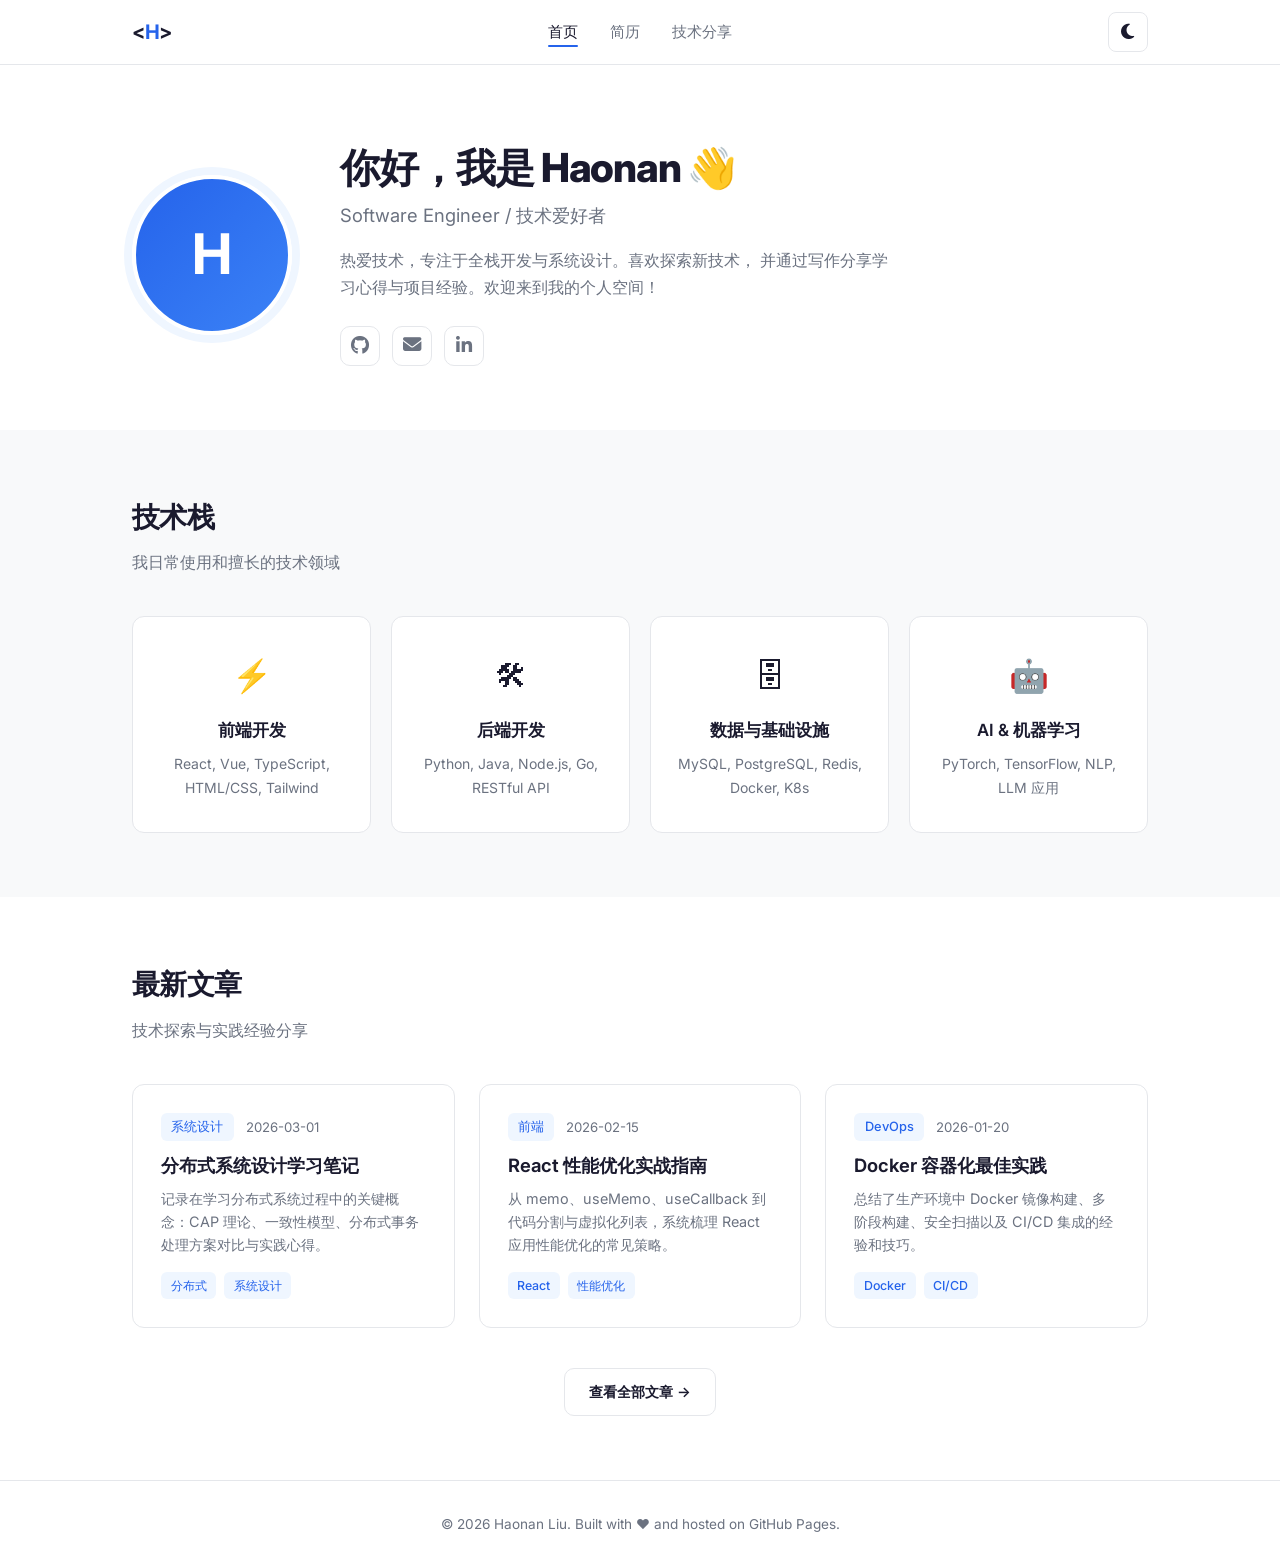
==== index.html @ e7a15863 "Github page init commit" ====
<!DOCTYPE html>
<html lang="zh-CN" data-theme="light">
<head>
  <meta charset="UTF-8">
  <meta name="viewport" content="width=device-width, initial-scale=1.0">
  <title>Haonan Liu | 个人主页</title>
  <meta name="description" content="Haonan Liu 的个人博客 - 技术分享、项目经历与个人成长">
  <link rel="preconnect" href="https://fonts.googleapis.com">
  <link rel="preconnect" href="https://fonts.gstatic.com" crossorigin>
  <link href="https://fonts.googleapis.com/css2?family=Inter:wght@400;500;600;700;800&display=swap" rel="stylesheet">
  <link rel="stylesheet" href="https://cdnjs.cloudflare.com/ajax/libs/font-awesome/6.5.1/css/all.min.css">
  <link rel="stylesheet" href="assets/css/style.css">
</head>
<body>

  <!-- Navigation -->
  <nav class="navbar">
    <div class="container">
      <a href="index.html" class="logo">&lt;<span>H</span>&gt;</a>
      <ul class="nav-links" id="navLinks">
        <li><a href="index.html" class="active">首页</a></li>
        <li><a href="cv.html">简历</a></li>
        <li><a href="blog/">技术分享</a></li>
      </ul>
      <div style="display:flex;align-items:center;gap:0.5rem;">
        <button class="theme-toggle" id="themeToggle" aria-label="切换主题">
          <i class="fas fa-moon"></i>
        </button>
        <button class="mobile-menu-btn" id="mobileMenuBtn" aria-label="菜单">
          <i class="fas fa-bars"></i>
        </button>
      </div>
    </div>
  </nav>

  <main>
    <!-- Hero / About -->
    <section class="hero">
      <div class="container">
        <div class="hero-content fade-in">
          <div class="hero-avatar">
            <div class="avatar-placeholder">H</div>
          </div>
          <div class="hero-info">
            <h1>你好，我是 Haonan 👋</h1>
            <p class="subtitle">Software Engineer / 技术爱好者</p>
            <p class="bio">
              热爱技术，专注于全栈开发与系统设计。喜欢探索新技术，
              并通过写作分享学习心得与项目经验。欢迎来到我的个人空间！
            </p>
            <div class="social-links">
              <a href="https://github.com/liuhaonan00" target="_blank" aria-label="GitHub">
                <i class="fab fa-github"></i>
              </a>
              <a href="mailto:haonan_liu@foxmail.com" aria-label="Email">
                <i class="fas fa-envelope"></i>
              </a>
              <a href="https://www.linkedin.com/in/haonan-liu-786087b4/" target="_blank" aria-label="LinkedIn">
                <i class="fab fa-linkedin-in"></i>
              </a>
            </div>
          </div>
        </div>
      </div>
    </section>

    <!-- Skills -->
    <section class="section" style="background: var(--color-bg-alt);">
      <div class="container">
        <h2 class="section-title fade-in">技术栈</h2>
        <p class="section-desc fade-in">我日常使用和擅长的技术领域</p>
        <div class="skills-grid">
          <div class="card skill-card fade-in">
            <div class="skill-icon">⚡</div>
            <h3>前端开发</h3>
            <p>React, Vue, TypeScript, HTML/CSS, Tailwind</p>
          </div>
          <div class="card skill-card fade-in">
            <div class="skill-icon">🛠</div>
            <h3>后端开发</h3>
            <p>Python, Java, Node.js, Go, RESTful API</p>
          </div>
          <div class="card skill-card fade-in">
            <div class="skill-icon">🗄</div>
            <h3>数据与基础设施</h3>
            <p>MySQL, PostgreSQL, Redis, Docker, K8s</p>
          </div>
          <div class="card skill-card fade-in">
            <div class="skill-icon">🤖</div>
            <h3>AI & 机器学习</h3>
            <p>PyTorch, TensorFlow, NLP, LLM 应用</p>
          </div>
        </div>
      </div>
    </section>

    <!-- Recent Posts -->
    <section class="section">
      <div class="container">
        <h2 class="section-title fade-in">最新文章</h2>
        <p class="section-desc fade-in">技术探索与实践经验分享</p>
        <div class="posts-grid">
          <div class="card post-card fade-in">
            <div class="post-meta">
              <span class="category">系统设计</span>
              <span>2026-03-01</span>
            </div>
            <h3><a href="blog/posts/system-design-notes.html">分布式系统设计学习笔记</a></h3>
            <p class="post-excerpt">记录在学习分布式系统过程中的关键概念：CAP 理论、一致性模型、分布式事务处理方案对比与实践心得。</p>
            <div class="post-tags">
              <span class="tag">分布式</span>
              <span class="tag">系统设计</span>
            </div>
          </div>
          <div class="card post-card fade-in">
            <div class="post-meta">
              <span class="category">前端</span>
              <span>2026-02-15</span>
            </div>
            <h3><a href="blog/posts/react-performance.html">React 性能优化实战指南</a></h3>
            <p class="post-excerpt">从 memo、useMemo、useCallback 到代码分割与虚拟化列表，系统梳理 React 应用性能优化的常见策略。</p>
            <div class="post-tags">
              <span class="tag">React</span>
              <span class="tag">性能优化</span>
            </div>
          </div>
          <div class="card post-card fade-in">
            <div class="post-meta">
              <span class="category">DevOps</span>
              <span>2026-01-20</span>
            </div>
            <h3><a href="blog/posts/docker-best-practices.html">Docker 容器化最佳实践</a></h3>
            <p class="post-excerpt">总结了生产环境中 Docker 镜像构建、多阶段构建、安全扫描以及 CI/CD 集成的经验和技巧。</p>
            <div class="post-tags">
              <span class="tag">Docker</span>
              <span class="tag">CI/CD</span>
            </div>
          </div>
        </div>
        <div style="text-align:center;margin-top:2.5rem;" class="fade-in">
          <a href="blog/" class="btn btn-outline">查看全部文章 →</a>
        </div>
      </div>
    </section>
  </main>

  <!-- Footer -->
  <footer class="site-footer">
    <div class="container">
      <p>&copy; 2026 Haonan Liu. Built with ❤️ and hosted on <a href="https://pages.github.com" target="_blank">GitHub Pages</a>.</p>
    </div>
  </footer>

  <script src="assets/js/main.js"></script>
</body>
</html>
---- assets/css/style.css ----
/* ========== CSS Variables & Reset ========== */
:root {
  --color-bg: #ffffff;
  --color-bg-alt: #f8f9fa;
  --color-bg-card: #ffffff;
  --color-text: #1a1a2e;
  --color-text-secondary: #6b7280;
  --color-accent: #2563eb;
  --color-accent-light: #3b82f6;
  --color-border: #e5e7eb;
  --color-shadow: rgba(0, 0, 0, 0.06);
  --color-tag-bg: #eff6ff;
  --color-tag-text: #2563eb;
  --font-sans: 'Inter', -apple-system, BlinkMacSystemFont, 'Segoe UI', sans-serif;
  --font-mono: 'JetBrains Mono', 'Fira Code', monospace;
  --max-width: 1080px;
  --radius: 12px;
  --transition: 0.3s cubic-bezier(0.4, 0, 0.2, 1);
}

[data-theme="dark"] {
  --color-bg: #0f172a;
  --color-bg-alt: #1e293b;
  --color-bg-card: #1e293b;
  --color-text: #e2e8f0;
  --color-text-secondary: #94a3b8;
  --color-accent: #60a5fa;
  --color-accent-light: #93c5fd;
  --color-border: #334155;
  --color-shadow: rgba(0, 0, 0, 0.3);
  --color-tag-bg: #1e3a5f;
  --color-tag-text: #93c5fd;
}

*, *::before, *::after {
  margin: 0;
  padding: 0;
  box-sizing: border-box;
}

html {
  scroll-behavior: smooth;
  font-size: 16px;
}

body {
  font-family: var(--font-sans);
  background: var(--color-bg);
  color: var(--color-text);
  line-height: 1.7;
  transition: background var(--transition), color var(--transition);
  min-height: 100vh;
}

a {
  color: var(--color-accent);
  text-decoration: none;
  transition: color var(--transition);
}

a:hover {
  color: var(--color-accent-light);
}

img {
  max-width: 100%;
  display: block;
}

/* ========== Navigation ========== */
.navbar {
  position: fixed;
  top: 0;
  left: 0;
  right: 0;
  z-index: 1000;
  background: var(--color-bg);
  border-bottom: 1px solid var(--color-border);
  backdrop-filter: blur(12px);
  background: rgba(255, 255, 255, 0.85);
  transition: background var(--transition), border var(--transition);
}

[data-theme="dark"] .navbar {
  background: rgba(15, 23, 42, 0.85);
}

.navbar .container {
  max-width: var(--max-width);
  margin: 0 auto;
  padding: 0 2rem;
  display: flex;
  align-items: center;
  justify-content: space-between;
  height: 64px;
}

.navbar .logo {
  font-size: 1.25rem;
  font-weight: 700;
  color: var(--color-text);
  letter-spacing: -0.02em;
}

.navbar .logo span {
  color: var(--color-accent);
}

.nav-links {
  display: flex;
  align-items: center;
  gap: 2rem;
  list-style: none;
}

.nav-links a {
  color: var(--color-text-secondary);
  font-size: 0.925rem;
  font-weight: 500;
  position: relative;
  padding: 0.25rem 0;
}

.nav-links a::after {
  content: '';
  position: absolute;
  bottom: -2px;
  left: 0;
  width: 0;
  height: 2px;
  background: var(--color-accent);
  transition: width var(--transition);
  border-radius: 1px;
}

.nav-links a:hover,
.nav-links a.active {
  color: var(--color-text);
}

.nav-links a:hover::after,
.nav-links a.active::after {
  width: 100%;
}

.theme-toggle {
  background: none;
  border: 1px solid var(--color-border);
  border-radius: 8px;
  width: 40px;
  height: 40px;
  display: flex;
  align-items: center;
  justify-content: center;
  cursor: pointer;
  color: var(--color-text);
  font-size: 1.1rem;
  transition: all var(--transition);
}

.theme-toggle:hover {
  border-color: var(--color-accent);
  color: var(--color-accent);
}

.mobile-menu-btn {
  display: none;
  background: none;
  border: none;
  color: var(--color-text);
  font-size: 1.5rem;
  cursor: pointer;
  padding: 0.25rem;
}

/* ========== Main Content ========== */
main {
  padding-top: 64px;
}

.container {
  max-width: var(--max-width);
  margin: 0 auto;
  padding: 0 2rem;
}

/* ========== Hero / About Section ========== */
.hero {
  padding: 5rem 0 4rem;
}

.hero-content {
  display: flex;
  align-items: center;
  gap: 3rem;
}

.hero-avatar {
  flex-shrink: 0;
}

.hero-avatar .avatar {
  width: 160px;
  height: 160px;
  border-radius: 50%;
  object-fit: cover;
  border: 4px solid var(--color-accent);
  box-shadow: 0 0 0 8px var(--color-tag-bg);
}

.avatar-placeholder {
  width: 160px;
  height: 160px;
  border-radius: 50%;
  background: linear-gradient(135deg, var(--color-accent), var(--color-accent-light));
  display: flex;
  align-items: center;
  justify-content: center;
  font-size: 3.5rem;
  color: #fff;
  font-weight: 700;
  border: 4px solid var(--color-bg);
  box-shadow: 0 0 0 8px var(--color-tag-bg);
}

.hero-info h1 {
  font-size: 2.5rem;
  font-weight: 800;
  letter-spacing: -0.03em;
  line-height: 1.2;
  margin-bottom: 0.5rem;
}

.hero-info .subtitle {
  font-size: 1.15rem;
  color: var(--color-text-secondary);
  margin-bottom: 1rem;
}

.hero-info .bio {
  font-size: 1rem;
  color: var(--color-text-secondary);
  max-width: 560px;
  margin-bottom: 1.5rem;
}

.social-links {
  display: flex;
  gap: 0.75rem;
}

.social-links a {
  display: flex;
  align-items: center;
  justify-content: center;
  width: 40px;
  height: 40px;
  border-radius: 10px;
  border: 1px solid var(--color-border);
  color: var(--color-text-secondary);
  font-size: 1.15rem;
  transition: all var(--transition);
}

.social-links a:hover {
  border-color: var(--color-accent);
  color: var(--color-accent);
  transform: translateY(-2px);
  box-shadow: 0 4px 12px var(--color-shadow);
}

/* ========== Section Shared ========== */
.section {
  padding: 4rem 0;
}

.section-title {
  font-size: 1.75rem;
  font-weight: 700;
  margin-bottom: 0.5rem;
  letter-spacing: -0.02em;
}

.section-desc {
  color: var(--color-text-secondary);
  margin-bottom: 2.5rem;
  font-size: 1rem;
}

/* ========== Cards ========== */
.card {
  background: var(--color-bg-card);
  border: 1px solid var(--color-border);
  border-radius: var(--radius);
  padding: 1.75rem;
  transition: all var(--transition);
}

.card:hover {
  border-color: var(--color-accent);
  box-shadow: 0 8px 30px var(--color-shadow);
  transform: translateY(-3px);
}

/* ========== Skills Section ========== */
.skills-grid {
  display: grid;
  grid-template-columns: repeat(auto-fit, minmax(220px, 1fr));
  gap: 1.25rem;
}

.skill-card {
  text-align: center;
  padding: 2rem 1.5rem;
}

.skill-card .skill-icon {
  font-size: 2rem;
  margin-bottom: 0.75rem;
}

.skill-card h3 {
  font-size: 1.05rem;
  font-weight: 600;
  margin-bottom: 0.5rem;
}

.skill-card p {
  font-size: 0.875rem;
  color: var(--color-text-secondary);
}

/* ========== Blog Cards ========== */
.posts-grid {
  display: grid;
  grid-template-columns: repeat(auto-fill, minmax(320px, 1fr));
  gap: 1.5rem;
}

.post-card {
  display: flex;
  flex-direction: column;
}

.post-card .post-meta {
  display: flex;
  align-items: center;
  gap: 0.75rem;
  margin-bottom: 0.75rem;
  font-size: 0.825rem;
  color: var(--color-text-secondary);
}

.post-card .post-meta .category {
  background: var(--color-tag-bg);
  color: var(--color-tag-text);
  padding: 0.2rem 0.65rem;
  border-radius: 6px;
  font-weight: 500;
  font-size: 0.8rem;
}

.post-card h3 {
  font-size: 1.15rem;
  font-weight: 650;
  margin-bottom: 0.5rem;
  line-height: 1.4;
}

.post-card h3 a {
  color: var(--color-text);
}

.post-card h3 a:hover {
  color: var(--color-accent);
}

.post-card .post-excerpt {
  color: var(--color-text-secondary);
  font-size: 0.9rem;
  line-height: 1.6;
  flex: 1;
}

.post-card .post-tags {
  display: flex;
  gap: 0.5rem;
  margin-top: 1rem;
  flex-wrap: wrap;
}

.tag {
  background: var(--color-tag-bg);
  color: var(--color-tag-text);
  padding: 0.2rem 0.6rem;
  border-radius: 6px;
  font-size: 0.775rem;
  font-weight: 500;
}

/* Filter Tags (Blog page) */
.filter-tag {
  cursor: pointer;
  border: 1px solid var(--color-border);
  font-family: var(--font-sans);
  font-size: 0.85rem;
  padding: 0.35rem 0.85rem;
  border-radius: 8px;
  transition: all var(--transition);
}

.filter-tag:hover {
  border-color: var(--color-accent);
  color: var(--color-accent);
}

.filter-tag.active {
  background: var(--color-accent);
  color: #fff;
  border-color: var(--color-accent);
}

/* ========== CV Page ========== */
.cv-header {
  padding: 4rem 0 2rem;
  text-align: center;
}

.cv-header h1 {
  font-size: 2.25rem;
  font-weight: 800;
  letter-spacing: -0.03em;
  margin-bottom: 0.5rem;
}

.cv-header p {
  color: var(--color-text-secondary);
  font-size: 1.05rem;
}

.cv-actions {
  display: flex;
  justify-content: center;
  gap: 1rem;
  margin-top: 1.5rem;
}

.btn {
  display: inline-flex;
  align-items: center;
  gap: 0.5rem;
  padding: 0.65rem 1.5rem;
  border-radius: 10px;
  font-weight: 600;
  font-size: 0.9rem;
  transition: all var(--transition);
  cursor: pointer;
  border: none;
  font-family: var(--font-sans);
}

.btn-primary {
  background: var(--color-accent);
  color: #fff;
}

.btn-primary:hover {
  background: var(--color-accent-light);
  color: #fff;
  transform: translateY(-2px);
  box-shadow: 0 4px 14px rgba(37, 99, 235, 0.35);
}

.btn-outline {
  background: transparent;
  color: var(--color-text);
  border: 1px solid var(--color-border);
}

.btn-outline:hover {
  border-color: var(--color-accent);
  color: var(--color-accent);
  transform: translateY(-2px);
}

/* CV Timeline */
.cv-section {
  padding: 2rem 0;
}

.cv-section-title {
  font-size: 1.35rem;
  font-weight: 700;
  margin-bottom: 1.5rem;
  padding-bottom: 0.75rem;
  border-bottom: 2px solid var(--color-border);
  display: flex;
  align-items: center;
  gap: 0.5rem;
}

.timeline {
  position: relative;
  padding-left: 2rem;
}

.timeline::before {
  content: '';
  position: absolute;
  left: 0;
  top: 8px;
  bottom: 8px;
  width: 2px;
  background: var(--color-border);
  border-radius: 1px;
}

.timeline-item {
  position: relative;
  padding-bottom: 2rem;
}

.timeline-item:last-child {
  padding-bottom: 0;
}

.timeline-item::before {
  content: '';
  position: absolute;
  left: -2rem;
  top: 8px;
  width: 12px;
  height: 12px;
  border-radius: 50%;
  background: var(--color-accent);
  border: 3px solid var(--color-bg);
  box-shadow: 0 0 0 2px var(--color-accent);
  transform: translateX(-5px);
}

.timeline-item .time-range {
  font-size: 0.825rem;
  color: var(--color-accent);
  font-weight: 600;
  margin-bottom: 0.25rem;
}

.timeline-item h3 {
  font-size: 1.1rem;
  font-weight: 650;
  margin-bottom: 0.15rem;
}

.timeline-item .org {
  color: var(--color-text-secondary);
  font-size: 0.925rem;
  margin-bottom: 0.5rem;
}

.timeline-item .desc {
  color: var(--color-text-secondary);
  font-size: 0.9rem;
  line-height: 1.6;
}

.timeline-item .desc ul {
  padding-left: 1.25rem;
  margin-top: 0.5rem;
}

.timeline-item .desc li {
  margin-bottom: 0.35rem;
}

/* CV Skills */
.cv-skills-grid {
  display: flex;
  flex-wrap: wrap;
  gap: 0.5rem;
}

.cv-skill-tag {
  background: var(--color-tag-bg);
  color: var(--color-tag-text);
  padding: 0.4rem 1rem;
  border-radius: 8px;
  font-size: 0.875rem;
  font-weight: 500;
}

/* ========== Blog Post Page ========== */
.post-header {
  padding: 4rem 0 2rem;
  max-width: 720px;
  margin: 0 auto;
}

.post-header h1 {
  font-size: 2rem;
  font-weight: 800;
  letter-spacing: -0.02em;
  line-height: 1.3;
  margin-bottom: 1rem;
}

.post-header .post-meta {
  display: flex;
  align-items: center;
  gap: 1rem;
  color: var(--color-text-secondary);
  font-size: 0.9rem;
}

.post-content {
  max-width: 720px;
  margin: 0 auto;
  padding-bottom: 4rem;
}

.post-content h2 {
  font-size: 1.5rem;
  font-weight: 700;
  margin: 2.5rem 0 1rem;
  letter-spacing: -0.01em;
}

.post-content h3 {
  font-size: 1.2rem;
  font-weight: 650;
  margin: 2rem 0 0.75rem;
}

.post-content p {
  margin-bottom: 1.25rem;
  line-height: 1.8;
}

.post-content code {
  font-family: var(--font-mono);
  background: var(--color-bg-alt);
  padding: 0.15rem 0.45rem;
  border-radius: 5px;
  font-size: 0.875em;
}

.post-content pre {
  background: var(--color-bg-alt);
  border: 1px solid var(--color-border);
  border-radius: var(--radius);
  padding: 1.25rem 1.5rem;
  overflow-x: auto;
  margin-bottom: 1.5rem;
}

.post-content pre code {
  background: none;
  padding: 0;
  font-size: 0.875rem;
  line-height: 1.7;
}

.post-content ul, .post-content ol {
  padding-left: 1.5rem;
  margin-bottom: 1.25rem;
}

.post-content li {
  margin-bottom: 0.5rem;
  line-height: 1.7;
}

.post-content blockquote {
  border-left: 3px solid var(--color-accent);
  padding: 1rem 1.25rem;
  margin: 1.5rem 0;
  background: var(--color-bg-alt);
  border-radius: 0 var(--radius) var(--radius) 0;
  color: var(--color-text-secondary);
}

/* ========== Footer ========== */
.site-footer {
  border-top: 1px solid var(--color-border);
  padding: 2rem 0;
  text-align: center;
  color: var(--color-text-secondary);
  font-size: 0.85rem;
}

.site-footer a {
  color: var(--color-text-secondary);
}

.site-footer a:hover {
  color: var(--color-accent);
}

/* ========== Animations ========== */
.fade-in {
  opacity: 0;
  transform: translateY(20px);
  transition: opacity 0.6s ease, transform 0.6s ease;
}

.fade-in.visible {
  opacity: 1;
  transform: translateY(0);
}

/* ========== Responsive ========== */
@media (max-width: 768px) {
  .hero-content {
    flex-direction: column;
    text-align: center;
  }

  .hero-info h1 {
    font-size: 2rem;
  }

  .hero-info .bio {
    margin-left: auto;
    margin-right: auto;
  }

  .social-links {
    justify-content: center;
  }

  .nav-links {
    display: none;
    position: absolute;
    top: 64px;
    left: 0;
    right: 0;
    background: var(--color-bg);
    border-bottom: 1px solid var(--color-border);
    flex-direction: column;
    padding: 1rem 2rem;
    gap: 1rem;
  }

  .nav-links.open {
    display: flex;
  }

  .mobile-menu-btn {
    display: block;
  }

  .posts-grid {
    grid-template-columns: 1fr;
  }

  .skills-grid {
    grid-template-columns: repeat(2, 1fr);
  }

  .cv-actions {
    flex-direction: column;
    align-items: center;
  }
}

@media (max-width: 480px) {
  .container {
    padding: 0 1.25rem;
  }

  .hero-info h1 {
    font-size: 1.65rem;
  }

  .skills-grid {
    grid-template-columns: 1fr;
  }

  .section-title {
    font-size: 1.4rem;
  }
}
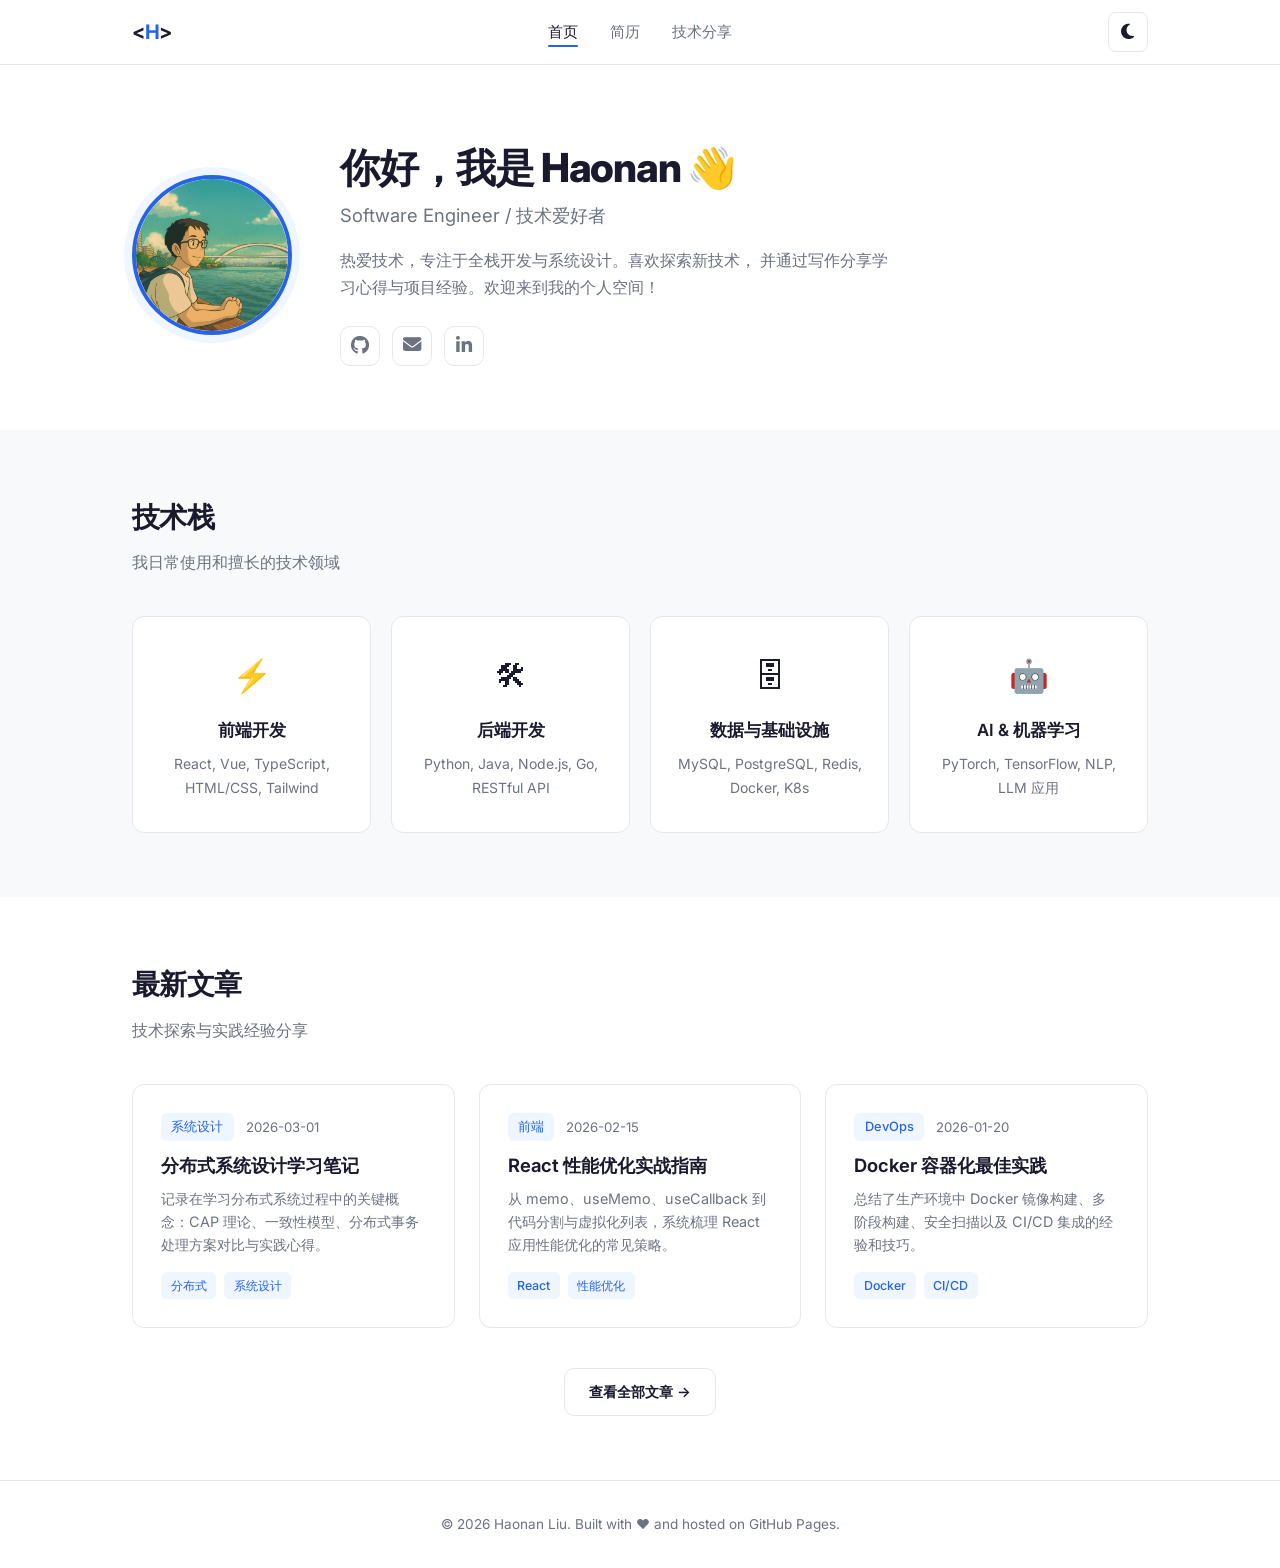
==== commit dcf5faf8: "Add profile" ====
--- a/index.html
+++ b/index.html
@@ -39,7 +39,7 @@
       <div class="container">
         <div class="hero-content fade-in">
           <div class="hero-avatar">
-            <div class="avatar-placeholder">H</div>
+            <img class="avatar" src="assets/img/avatar.jpg" alt="Haonan Liu">
           </div>
           <div class="hero-info">
             <h1>你好，我是 Haonan 👋</h1>
@@ -52,7 +52,7 @@
               <a href="https://github.com/liuhaonan00" target="_blank" aria-label="GitHub">
                 <i class="fab fa-github"></i>
               </a>
-              <a href="mailto:haonan_liu@foxmail.com" aria-label="Email">
+              <a href="mailto:liuhaonan00@gmail.com" aria-label="Email">
                 <i class="fas fa-envelope"></i>
               </a>
               <a href="https://www.linkedin.com/in/haonan-liu-786087b4/" target="_blank" aria-label="LinkedIn">
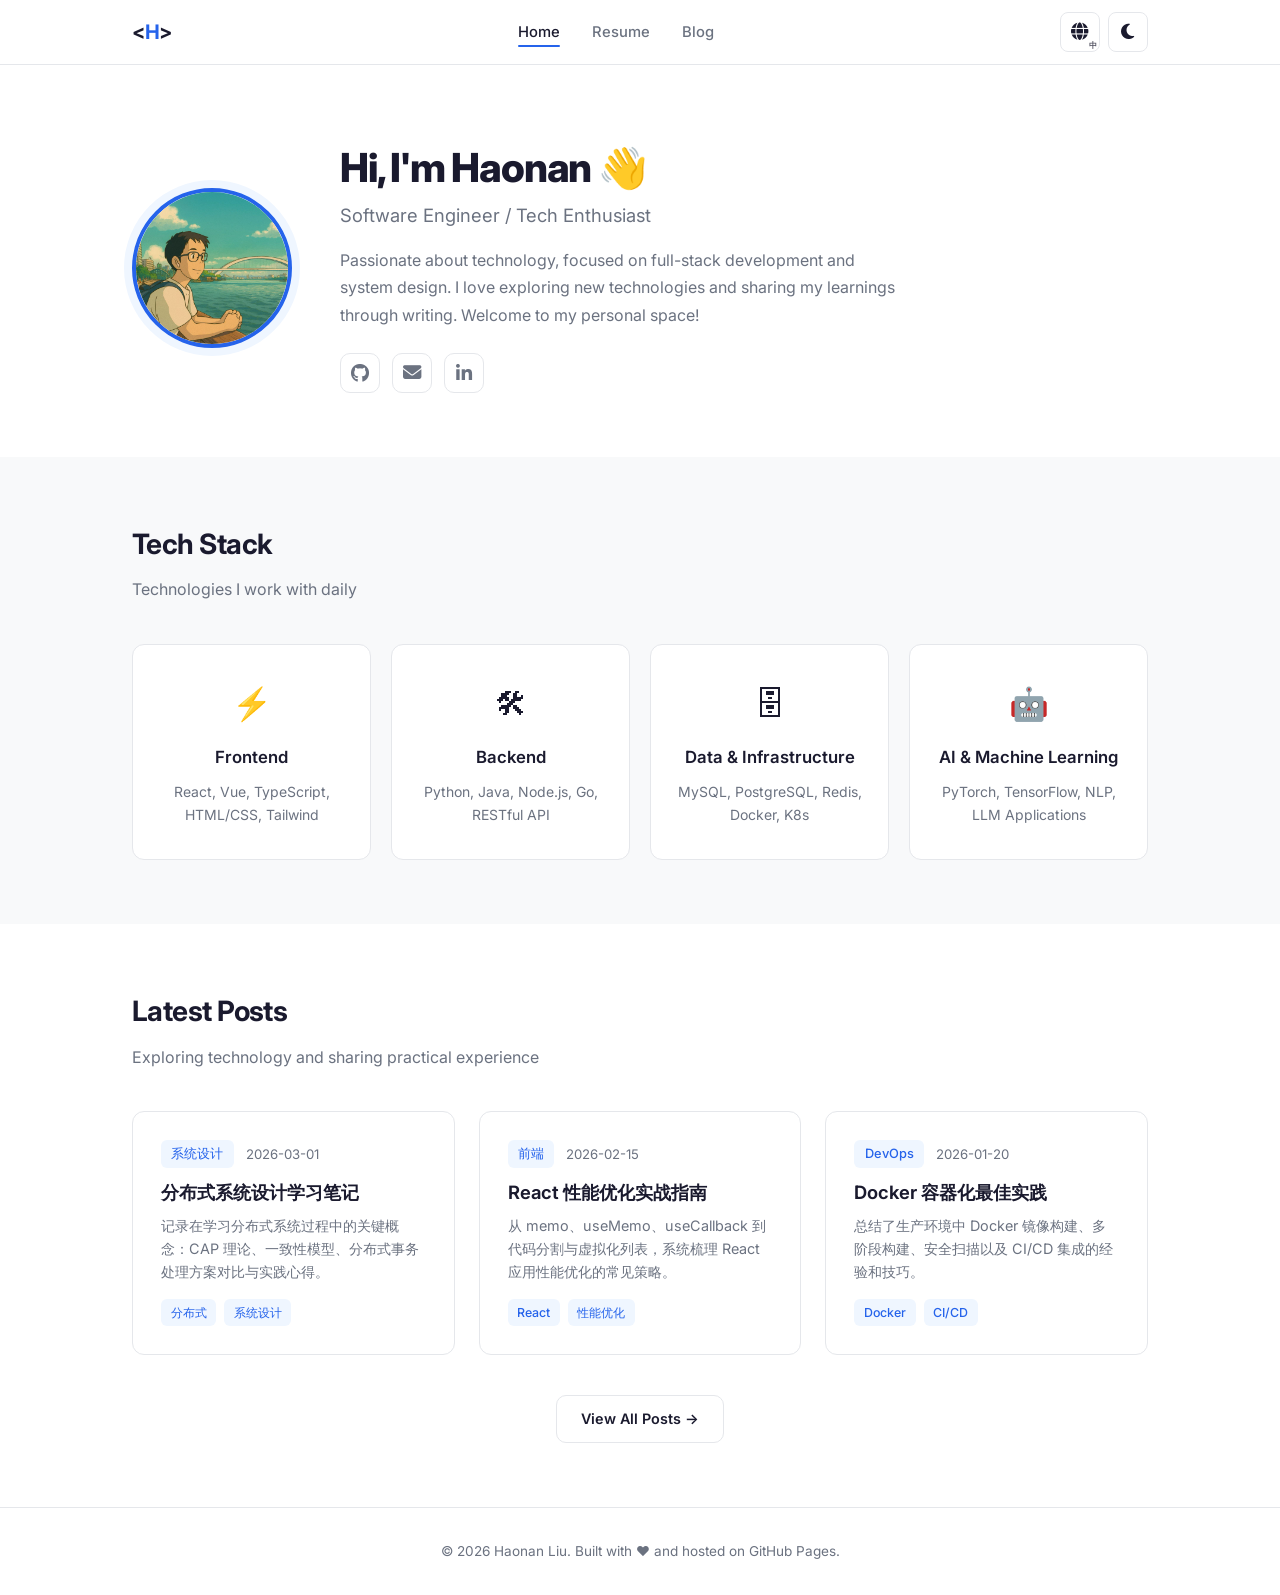
==== commit a9f2bdf2: "add i18n" ====
--- a/index.html
+++ b/index.html
@@ -13,28 +13,9 @@
 </head>
 <body>
 
-  <!-- Navigation -->
-  <nav class="navbar">
-    <div class="container">
-      <a href="index.html" class="logo">&lt;<span>H</span>&gt;</a>
-      <ul class="nav-links" id="navLinks">
-        <li><a href="index.html" class="active">首页</a></li>
-        <li><a href="cv.html">简历</a></li>
-        <li><a href="blog/">技术分享</a></li>
-      </ul>
-      <div style="display:flex;align-items:center;gap:0.5rem;">
-        <button class="theme-toggle" id="themeToggle" aria-label="切换主题">
-          <i class="fas fa-moon"></i>
-        </button>
-        <button class="mobile-menu-btn" id="mobileMenuBtn" aria-label="菜单">
-          <i class="fas fa-bars"></i>
-        </button>
-      </div>
-    </div>
-  </nav>
+  <nav class="navbar" id="navbar"></nav>
 
   <main>
-    <!-- Hero / About -->
     <section class="hero">
       <div class="container">
         <div class="hero-content fade-in">
@@ -42,9 +23,9 @@
             <img class="avatar" src="assets/img/avatar.jpg" alt="Haonan Liu">
           </div>
           <div class="hero-info">
-            <h1>你好，我是 Haonan 👋</h1>
-            <p class="subtitle">Software Engineer / 技术爱好者</p>
-            <p class="bio">
+            <h1 data-i18n="hero.greeting">你好，我是 Haonan 👋</h1>
+            <p class="subtitle" data-i18n="hero.subtitle">Software Engineer / 技术爱好者</p>
+            <p class="bio" data-i18n="hero.bio">
               热爱技术，专注于全栈开发与系统设计。喜欢探索新技术，
               并通过写作分享学习心得与项目经验。欢迎来到我的个人空间！
             </p>
@@ -64,41 +45,39 @@
       </div>
     </section>
 
-    <!-- Skills -->
     <section class="section" style="background: var(--color-bg-alt);">
       <div class="container">
-        <h2 class="section-title fade-in">技术栈</h2>
-        <p class="section-desc fade-in">我日常使用和擅长的技术领域</p>
+        <h2 class="section-title fade-in" data-i18n="skills.title">技术栈</h2>
+        <p class="section-desc fade-in" data-i18n="skills.desc">我日常使用和擅长的技术领域</p>
         <div class="skills-grid">
           <div class="card skill-card fade-in">
             <div class="skill-icon">⚡</div>
-            <h3>前端开发</h3>
-            <p>React, Vue, TypeScript, HTML/CSS, Tailwind</p>
+            <h3 data-i18n="skills.frontend">前端开发</h3>
+            <p data-i18n="skills.frontend.desc">React, Vue, TypeScript, HTML/CSS, Tailwind</p>
           </div>
           <div class="card skill-card fade-in">
             <div class="skill-icon">🛠</div>
-            <h3>后端开发</h3>
-            <p>Python, Java, Node.js, Go, RESTful API</p>
+            <h3 data-i18n="skills.backend">后端开发</h3>
+            <p data-i18n="skills.backend.desc">Python, Java, Node.js, Go, RESTful API</p>
           </div>
           <div class="card skill-card fade-in">
             <div class="skill-icon">🗄</div>
-            <h3>数据与基础设施</h3>
-            <p>MySQL, PostgreSQL, Redis, Docker, K8s</p>
+            <h3 data-i18n="skills.data">数据与基础设施</h3>
+            <p data-i18n="skills.data.desc">MySQL, PostgreSQL, Redis, Docker, K8s</p>
           </div>
           <div class="card skill-card fade-in">
             <div class="skill-icon">🤖</div>
-            <h3>AI & 机器学习</h3>
-            <p>PyTorch, TensorFlow, NLP, LLM 应用</p>
+            <h3 data-i18n="skills.ai">AI & 机器学习</h3>
+            <p data-i18n="skills.ai.desc">PyTorch, TensorFlow, NLP, LLM 应用</p>
           </div>
         </div>
       </div>
     </section>
 
-    <!-- Recent Posts -->
     <section class="section">
       <div class="container">
-        <h2 class="section-title fade-in">最新文章</h2>
-        <p class="section-desc fade-in">技术探索与实践经验分享</p>
+        <h2 class="section-title fade-in" data-i18n="posts.title">最新文章</h2>
+        <p class="section-desc fade-in" data-i18n="posts.desc">技术探索与实践经验分享</p>
         <div class="posts-grid">
           <div class="card post-card fade-in">
             <div class="post-meta">
@@ -138,19 +117,20 @@
           </div>
         </div>
         <div style="text-align:center;margin-top:2.5rem;" class="fade-in">
-          <a href="blog/" class="btn btn-outline">查看全部文章 →</a>
+          <a href="blog/" class="btn btn-outline" data-i18n="posts.viewall">查看全部文章 →</a>
         </div>
       </div>
     </section>
   </main>
 
-  <!-- Footer -->
   <footer class="site-footer">
     <div class="container">
-      <p>&copy; 2026 Haonan Liu. Built with ❤️ and hosted on <a href="https://pages.github.com" target="_blank">GitHub Pages</a>.</p>
+      <p data-i18n="footer.text" data-i18n-html>&copy; 2026 Haonan Liu. Built with ❤️ and hosted on <a href="https://pages.github.com" target="_blank">GitHub Pages</a>.</p>
     </div>
   </footer>
 
+  <script src="assets/js/navbar.js"></script>
+  <script src="assets/js/i18n.js"></script>
   <script src="assets/js/main.js"></script>
 </body>
 </html>
--- a/assets/css/style.css
+++ b/assets/css/style.css
@@ -143,22 +143,49 @@
   width: 100%;
 }
 
-.theme-toggle {
+.theme-toggle,
+.lang-toggle {
+  -webkit-appearance: none;
+  appearance: none;
   background: none;
   border: 1px solid var(--color-border);
   border-radius: 8px;
+  min-width: 40px;
   width: 40px;
+  min-height: 40px;
   height: 40px;
-  display: flex;
+  padding: 0;
+  display: inline-flex;
   align-items: center;
   justify-content: center;
   cursor: pointer;
   color: var(--color-text);
+  transition: all var(--transition);
+}
+
+.theme-toggle i,
+.lang-toggle i {
   font-size: 1.1rem;
-  transition: all var(--transition);
-}
-
-.theme-toggle:hover {
+  line-height: 1;
+}
+
+.lang-toggle {
+  position: relative;
+}
+
+.lang-label {
+  position: absolute;
+  bottom: 2px;
+  right: 2px;
+  font-size: 0.5rem;
+  font-weight: 700;
+  font-family: var(--font-sans);
+  line-height: 1;
+  opacity: 0.75;
+}
+
+.theme-toggle:hover,
+.lang-toggle:hover {
   border-color: var(--color-accent);
   color: var(--color-accent);
 }
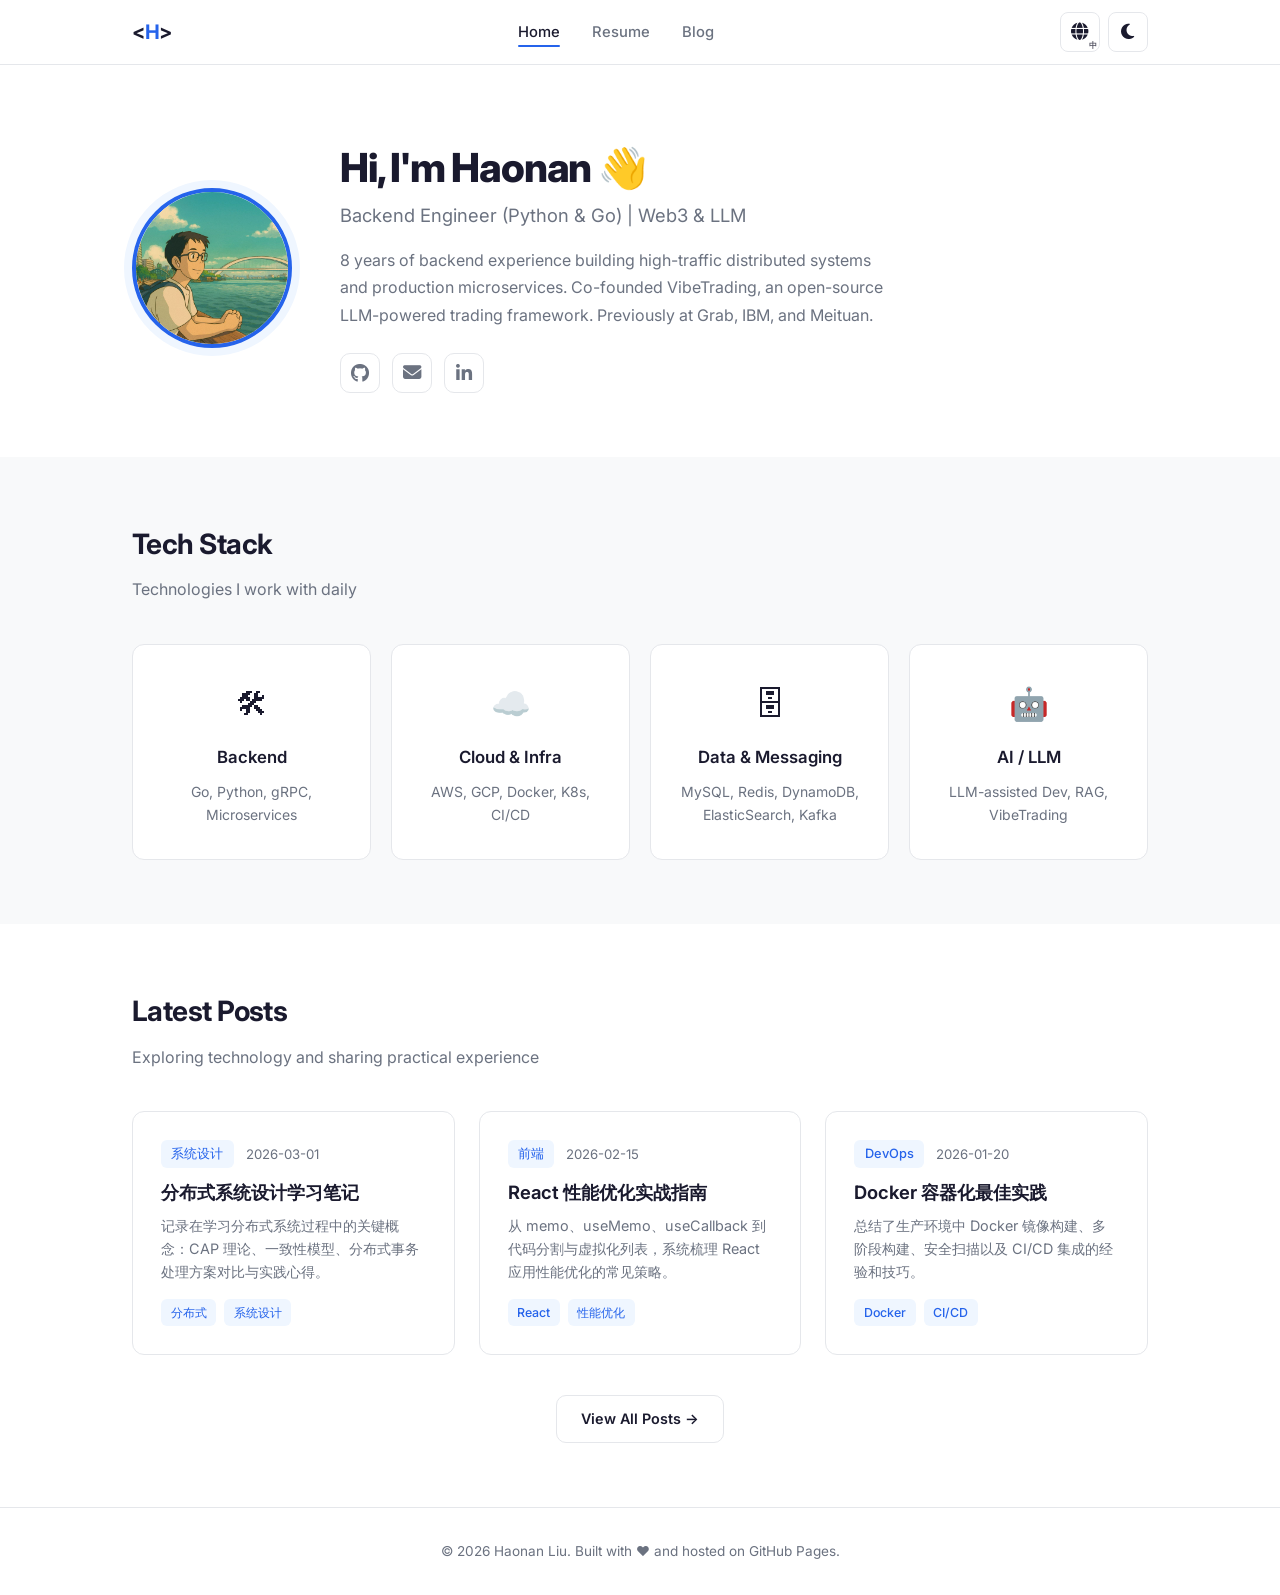
==== commit 59f071d5: "update my cv" ====
--- a/index.html
+++ b/index.html
@@ -24,10 +24,9 @@
           </div>
           <div class="hero-info">
             <h1 data-i18n="hero.greeting">你好，我是 Haonan 👋</h1>
-            <p class="subtitle" data-i18n="hero.subtitle">Software Engineer / 技术爱好者</p>
+            <p class="subtitle" data-i18n="hero.subtitle">Backend Engineer (Python & Go) | Web3 & LLM</p>
             <p class="bio" data-i18n="hero.bio">
-              热爱技术，专注于全栈开发与系统设计。喜欢探索新技术，
-              并通过写作分享学习心得与项目经验。欢迎来到我的个人空间！
+              8 年后端开发经验，专注高并发分布式系统与微服务架构。VibeTrading 联合创始人，构建 LLM 驱动的开源交易框架。曾就职于 Grab、IBM、美团等公司。
             </p>
             <div class="social-links">
               <a href="https://github.com/liuhaonan00" target="_blank" aria-label="GitHub">
@@ -51,24 +50,24 @@
         <p class="section-desc fade-in" data-i18n="skills.desc">我日常使用和擅长的技术领域</p>
         <div class="skills-grid">
           <div class="card skill-card fade-in">
-            <div class="skill-icon">⚡</div>
-            <h3 data-i18n="skills.frontend">前端开发</h3>
-            <p data-i18n="skills.frontend.desc">React, Vue, TypeScript, HTML/CSS, Tailwind</p>
+            <div class="skill-icon">🛠</div>
+            <h3 data-i18n="skills.backend">后端开发</h3>
+            <p data-i18n="skills.backend.desc">Go, Python, gRPC, Microservices</p>
           </div>
           <div class="card skill-card fade-in">
-            <div class="skill-icon">🛠</div>
-            <h3 data-i18n="skills.backend">后端开发</h3>
-            <p data-i18n="skills.backend.desc">Python, Java, Node.js, Go, RESTful API</p>
+            <div class="skill-icon">☁️</div>
+            <h3 data-i18n="skills.cloud">云 & 基础设施</h3>
+            <p data-i18n="skills.cloud.desc">AWS, GCP, Docker, K8s, CI/CD</p>
           </div>
           <div class="card skill-card fade-in">
             <div class="skill-icon">🗄</div>
-            <h3 data-i18n="skills.data">数据与基础设施</h3>
-            <p data-i18n="skills.data.desc">MySQL, PostgreSQL, Redis, Docker, K8s</p>
+            <h3 data-i18n="skills.data">数据 & 消息</h3>
+            <p data-i18n="skills.data.desc">MySQL, Redis, DynamoDB, ElasticSearch, Kafka</p>
           </div>
           <div class="card skill-card fade-in">
             <div class="skill-icon">🤖</div>
-            <h3 data-i18n="skills.ai">AI & 机器学习</h3>
-            <p data-i18n="skills.ai.desc">PyTorch, TensorFlow, NLP, LLM 应用</p>
+            <h3 data-i18n="skills.ai">AI / LLM</h3>
+            <p data-i18n="skills.ai.desc">LLM 辅助开发, RAG, VibeTrading</p>
           </div>
         </div>
       </div>
@@ -123,13 +122,10 @@
     </section>
   </main>
 
-  <footer class="site-footer">
-    <div class="container">
-      <p data-i18n="footer.text" data-i18n-html>&copy; 2026 Haonan Liu. Built with ❤️ and hosted on <a href="https://pages.github.com" target="_blank">GitHub Pages</a>.</p>
-    </div>
-  </footer>
+  <footer class="site-footer" id="footer"></footer>
 
   <script src="assets/js/navbar.js"></script>
+  <script src="assets/js/footer.js"></script>
   <script src="assets/js/i18n.js"></script>
   <script src="assets/js/main.js"></script>
 </body>
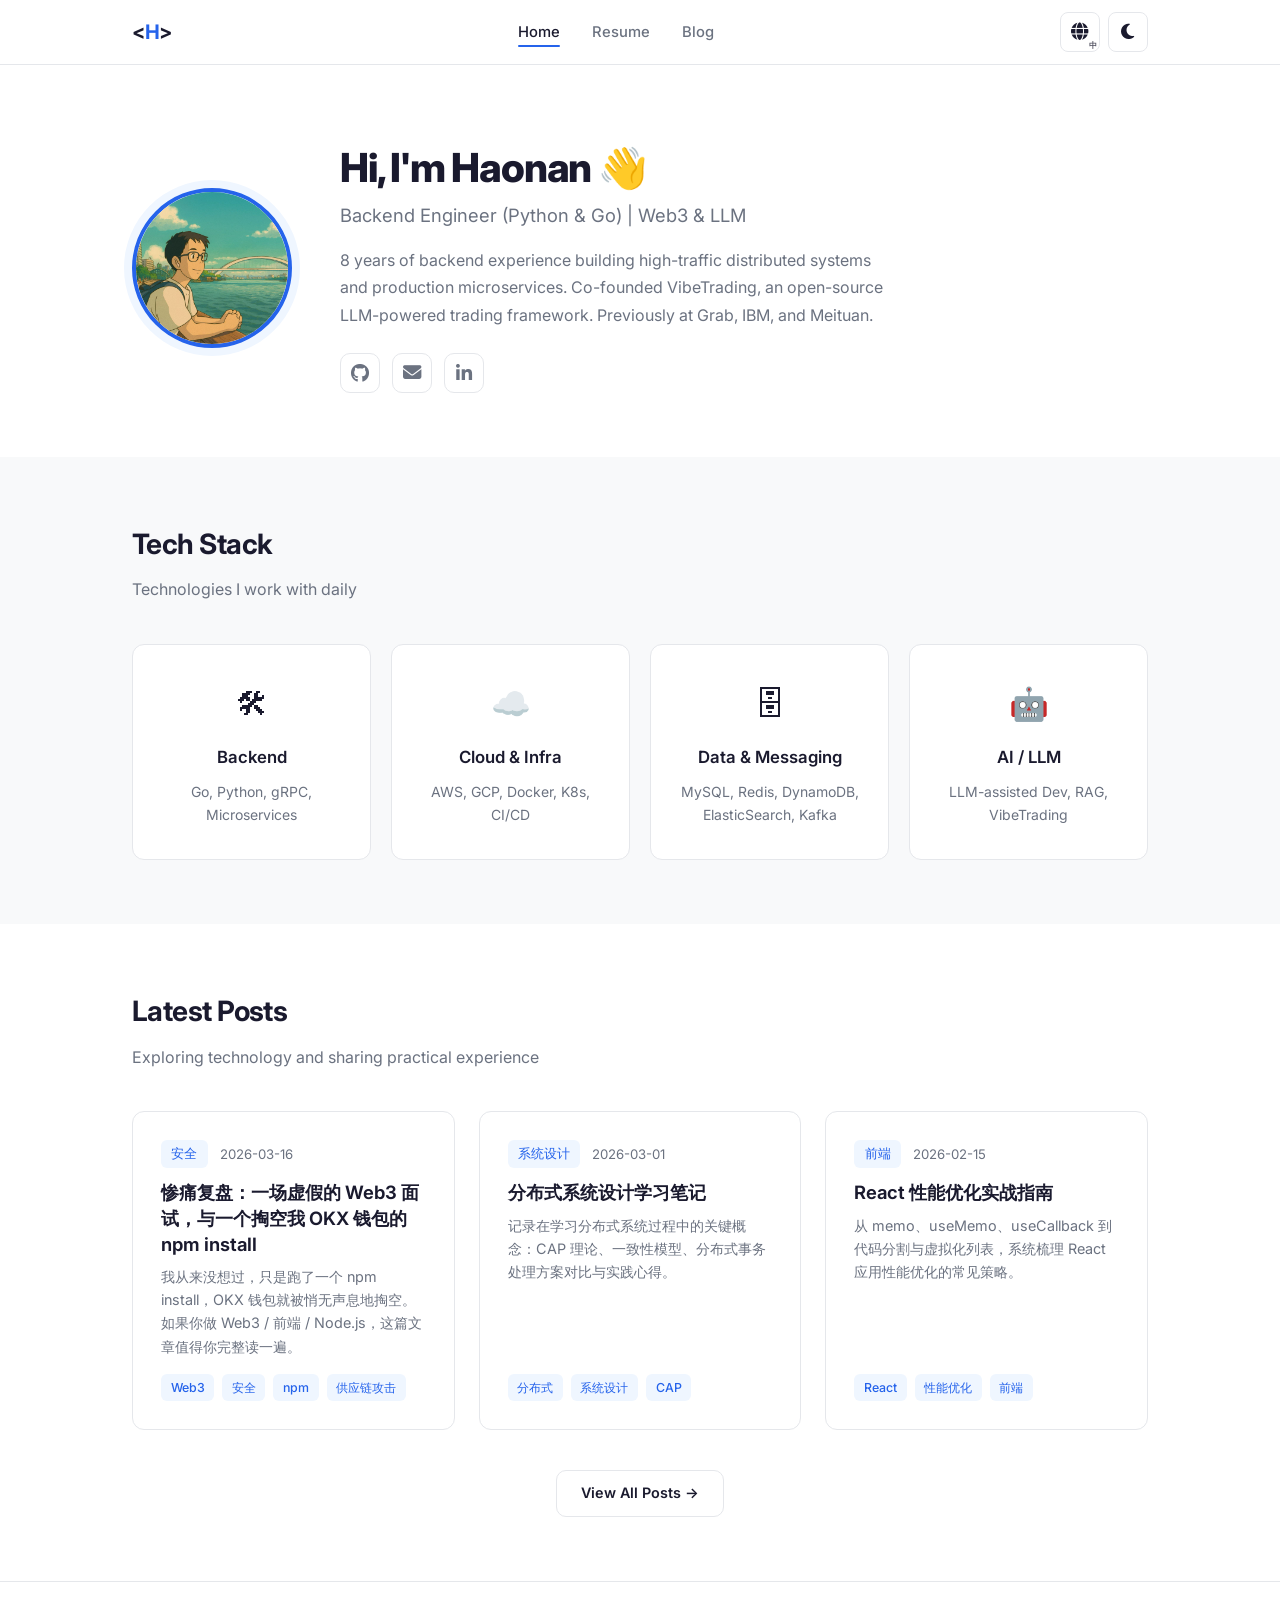
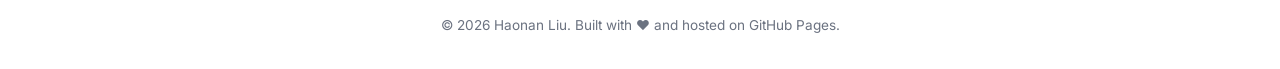
==== commit 3722e786: "Update my first article" ====
--- a/index.html
+++ b/index.html
@@ -77,44 +77,7 @@
       <div class="container">
         <h2 class="section-title fade-in" data-i18n="posts.title">最新文章</h2>
         <p class="section-desc fade-in" data-i18n="posts.desc">技术探索与实践经验分享</p>
-        <div class="posts-grid">
-          <div class="card post-card fade-in">
-            <div class="post-meta">
-              <span class="category">系统设计</span>
-              <span>2026-03-01</span>
-            </div>
-            <h3><a href="blog/posts/system-design-notes.html">分布式系统设计学习笔记</a></h3>
-            <p class="post-excerpt">记录在学习分布式系统过程中的关键概念：CAP 理论、一致性模型、分布式事务处理方案对比与实践心得。</p>
-            <div class="post-tags">
-              <span class="tag">分布式</span>
-              <span class="tag">系统设计</span>
-            </div>
-          </div>
-          <div class="card post-card fade-in">
-            <div class="post-meta">
-              <span class="category">前端</span>
-              <span>2026-02-15</span>
-            </div>
-            <h3><a href="blog/posts/react-performance.html">React 性能优化实战指南</a></h3>
-            <p class="post-excerpt">从 memo、useMemo、useCallback 到代码分割与虚拟化列表，系统梳理 React 应用性能优化的常见策略。</p>
-            <div class="post-tags">
-              <span class="tag">React</span>
-              <span class="tag">性能优化</span>
-            </div>
-          </div>
-          <div class="card post-card fade-in">
-            <div class="post-meta">
-              <span class="category">DevOps</span>
-              <span>2026-01-20</span>
-            </div>
-            <h3><a href="blog/posts/docker-best-practices.html">Docker 容器化最佳实践</a></h3>
-            <p class="post-excerpt">总结了生产环境中 Docker 镜像构建、多阶段构建、安全扫描以及 CI/CD 集成的经验和技巧。</p>
-            <div class="post-tags">
-              <span class="tag">Docker</span>
-              <span class="tag">CI/CD</span>
-            </div>
-          </div>
-        </div>
+        <div class="posts-grid" id="postsGrid"></div>
         <div style="text-align:center;margin-top:2.5rem;" class="fade-in">
           <a href="blog/" class="btn btn-outline" data-i18n="posts.viewall">查看全部文章 →</a>
         </div>
@@ -128,5 +91,6 @@
   <script src="assets/js/footer.js"></script>
   <script src="assets/js/i18n.js"></script>
   <script src="assets/js/main.js"></script>
+  <script src="assets/js/posts.js"></script>
 </body>
 </html>
--- a/assets/css/style.css
+++ b/assets/css/style.css
@@ -448,28 +448,89 @@
 }
 
 /* ========== CV Page ========== */
-.cv-header {
-  padding: 4rem 0 2rem;
-  text-align: center;
-}
-
-.cv-header h1 {
+.cv-hero {
+  padding: 4.5rem 0 3rem;
+  background: var(--color-bg-alt);
+}
+
+.cv-hero-content {
+  display: flex;
+  align-items: flex-start;
+  gap: 2.5rem;
+}
+
+.cv-hero-avatar .avatar {
+  width: 120px;
+  height: 120px;
+  border-radius: 50%;
+  object-fit: cover;
+  border: 3px solid var(--color-accent);
+  box-shadow: 0 0 0 6px var(--color-tag-bg);
+}
+
+.cv-hero-info h1 {
   font-size: 2.25rem;
   font-weight: 800;
   letter-spacing: -0.03em;
-  margin-bottom: 0.5rem;
-}
-
-.cv-header p {
-  color: var(--color-text-secondary);
+  margin-bottom: 0.35rem;
+}
+
+.cv-hero-role {
   font-size: 1.05rem;
-}
-
-.cv-actions {
-  display: flex;
-  justify-content: center;
-  gap: 1rem;
-  margin-top: 1.5rem;
+  color: var(--color-accent);
+  font-weight: 600;
+  margin-bottom: 1rem;
+}
+
+.cv-hero-summary {
+  color: var(--color-text-secondary);
+  font-size: 0.95rem;
+  line-height: 1.75;
+  max-width: 640px;
+  margin-bottom: 1.25rem;
+}
+
+.cv-hero-links {
+  display: flex;
+  flex-wrap: wrap;
+  gap: 0.6rem;
+}
+
+.cv-hero-links a {
+  display: inline-flex;
+  align-items: center;
+  gap: 0.4rem;
+  padding: 0.4rem 0.9rem;
+  border: 1px solid var(--color-border);
+  border-radius: 8px;
+  font-size: 0.85rem;
+  font-weight: 500;
+  color: var(--color-text-secondary);
+  transition: all var(--transition);
+}
+
+.cv-hero-links a:hover {
+  border-color: var(--color-accent);
+  color: var(--color-accent);
+  transform: translateY(-2px);
+  box-shadow: 0 4px 12px var(--color-shadow);
+}
+
+@media (max-width: 768px) {
+  .cv-hero-content {
+    flex-direction: column;
+    align-items: center;
+    text-align: center;
+  }
+
+  .cv-hero-summary {
+    margin-left: auto;
+    margin-right: auto;
+  }
+
+  .cv-hero-links {
+    justify-content: center;
+  }
 }
 
 .btn {
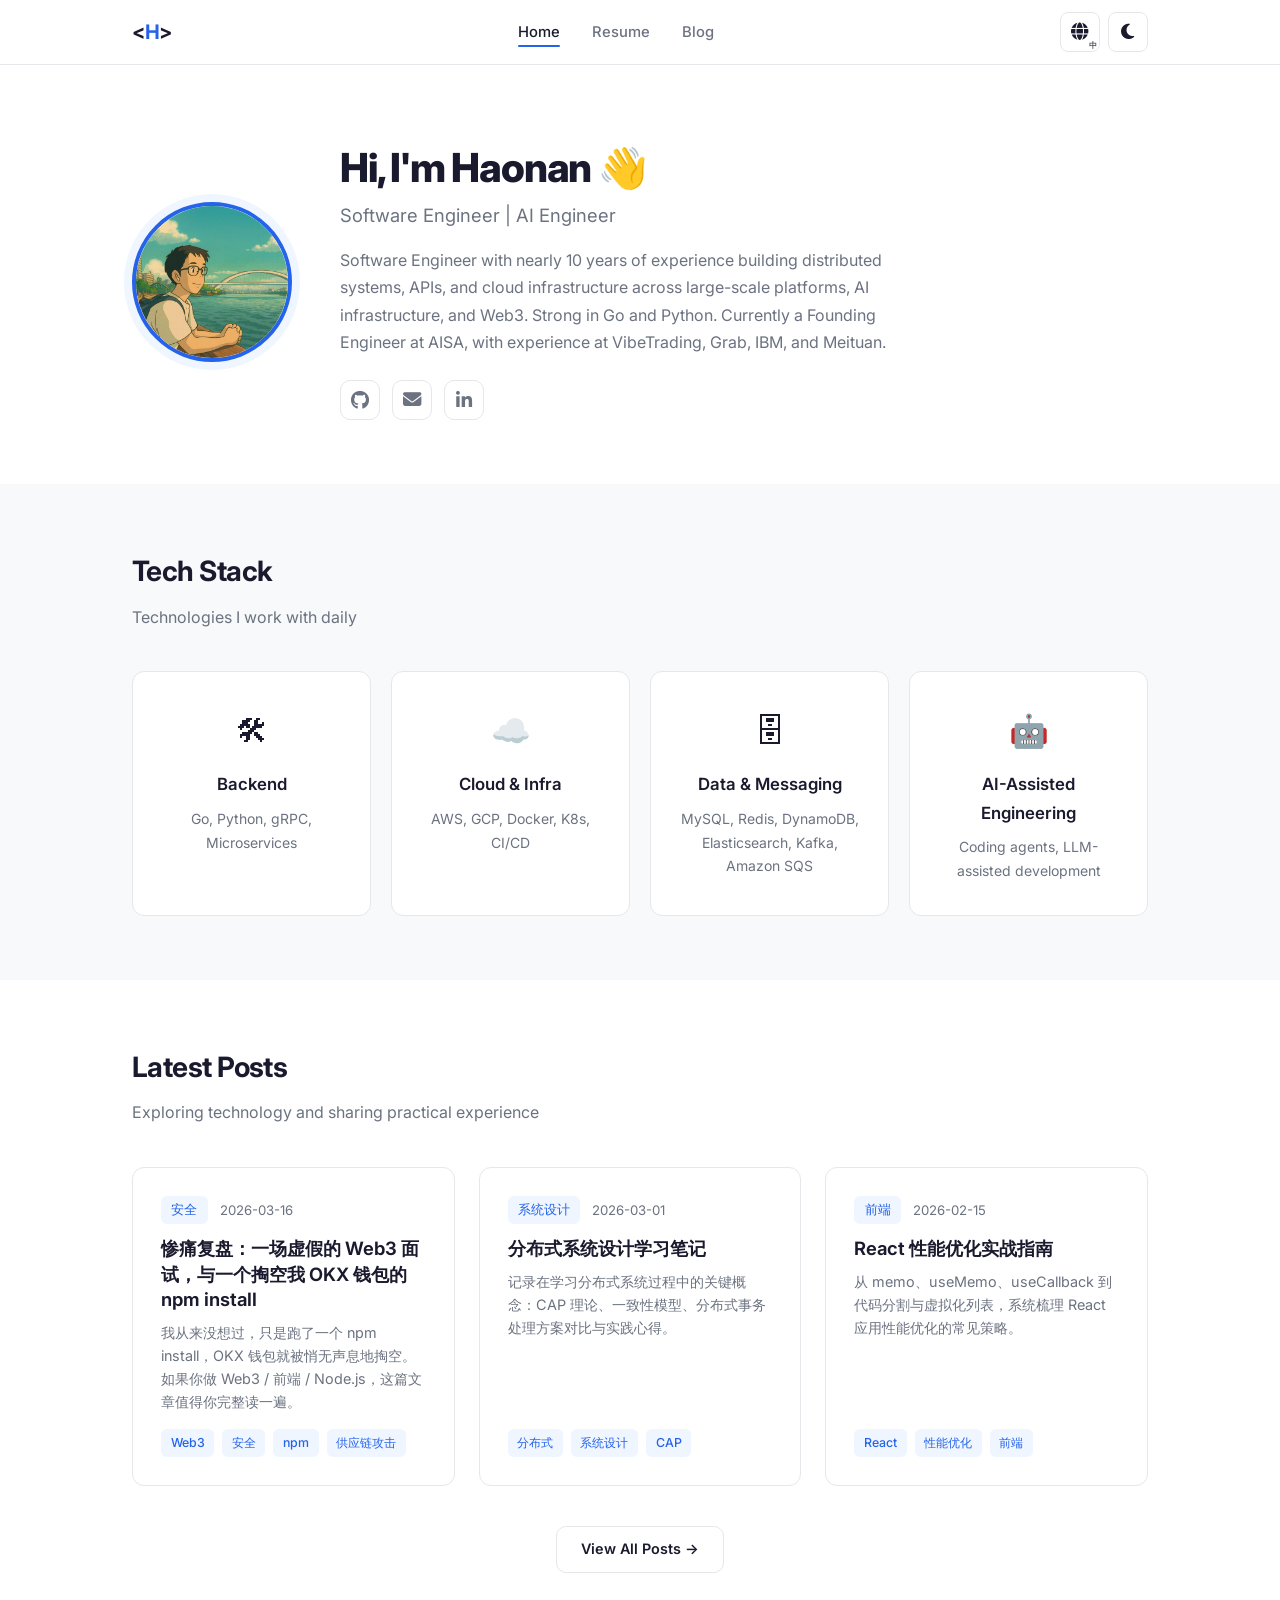
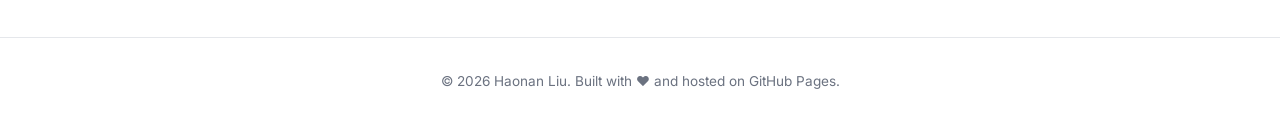
==== commit 7fd6e70d: "update my resume" ====
--- a/index.html
+++ b/index.html
@@ -24,10 +24,8 @@
           </div>
           <div class="hero-info">
             <h1 data-i18n="hero.greeting">你好，我是 Haonan 👋</h1>
-            <p class="subtitle" data-i18n="hero.subtitle">Backend Engineer (Python & Go) | Web3 & LLM</p>
-            <p class="bio" data-i18n="hero.bio">
-              8 年后端开发经验，专注高并发分布式系统与微服务架构。VibeTrading 联合创始人，构建 LLM 驱动的开源交易框架。曾就职于 Grab、IBM、美团等公司。
-            </p>
+            <p class="subtitle" data-i18n="hero.subtitle">Software Engineer | AI Engineer</p>
+            <p class="bio" data-i18n="hero.bio">近 10 年软件开发经验，专注分布式系统、API 与云基础设施，经历涵盖大型平台、AI 基础设施和 Web3。擅长 Go 与 Python，目前在 AISA 担任创始工程师，曾参与 VibeTrading、Grab、IBM 和美团的系统开发。</p>
             <div class="social-links">
               <a href="https://github.com/liuhaonan00" target="_blank" aria-label="GitHub">
                 <i class="fab fa-github"></i>
@@ -35,7 +33,7 @@
               <a href="mailto:liuhaonan00@gmail.com" aria-label="Email">
                 <i class="fas fa-envelope"></i>
               </a>
-              <a href="https://www.linkedin.com/in/haonan-liu-786087b4/" target="_blank" aria-label="LinkedIn">
+              <a href="https://www.linkedin.com/in/liuhaonan00/" target="_blank" aria-label="LinkedIn">
                 <i class="fab fa-linkedin-in"></i>
               </a>
             </div>
@@ -56,18 +54,18 @@
           </div>
           <div class="card skill-card fade-in">
             <div class="skill-icon">☁️</div>
-            <h3 data-i18n="skills.cloud">云 & 基础设施</h3>
+            <h3 data-i18n="skills.cloud">云 &amp; 基础设施</h3>
             <p data-i18n="skills.cloud.desc">AWS, GCP, Docker, K8s, CI/CD</p>
           </div>
           <div class="card skill-card fade-in">
             <div class="skill-icon">🗄</div>
-            <h3 data-i18n="skills.data">数据 & 消息</h3>
-            <p data-i18n="skills.data.desc">MySQL, Redis, DynamoDB, ElasticSearch, Kafka</p>
+            <h3 data-i18n="skills.data">数据 &amp; 消息</h3>
+            <p data-i18n="skills.data.desc">MySQL, Redis, DynamoDB, Elasticsearch, Kafka, Amazon SQS</p>
           </div>
           <div class="card skill-card fade-in">
             <div class="skill-icon">🤖</div>
-            <h3 data-i18n="skills.ai">AI / LLM</h3>
-            <p data-i18n="skills.ai.desc">LLM 辅助开发, RAG, VibeTrading</p>
+            <h3 data-i18n="skills.ai">AI 辅助工程</h3>
+            <p data-i18n="skills.ai.desc">Coding agents、LLM 辅助开发</p>
           </div>
         </div>
       </div>
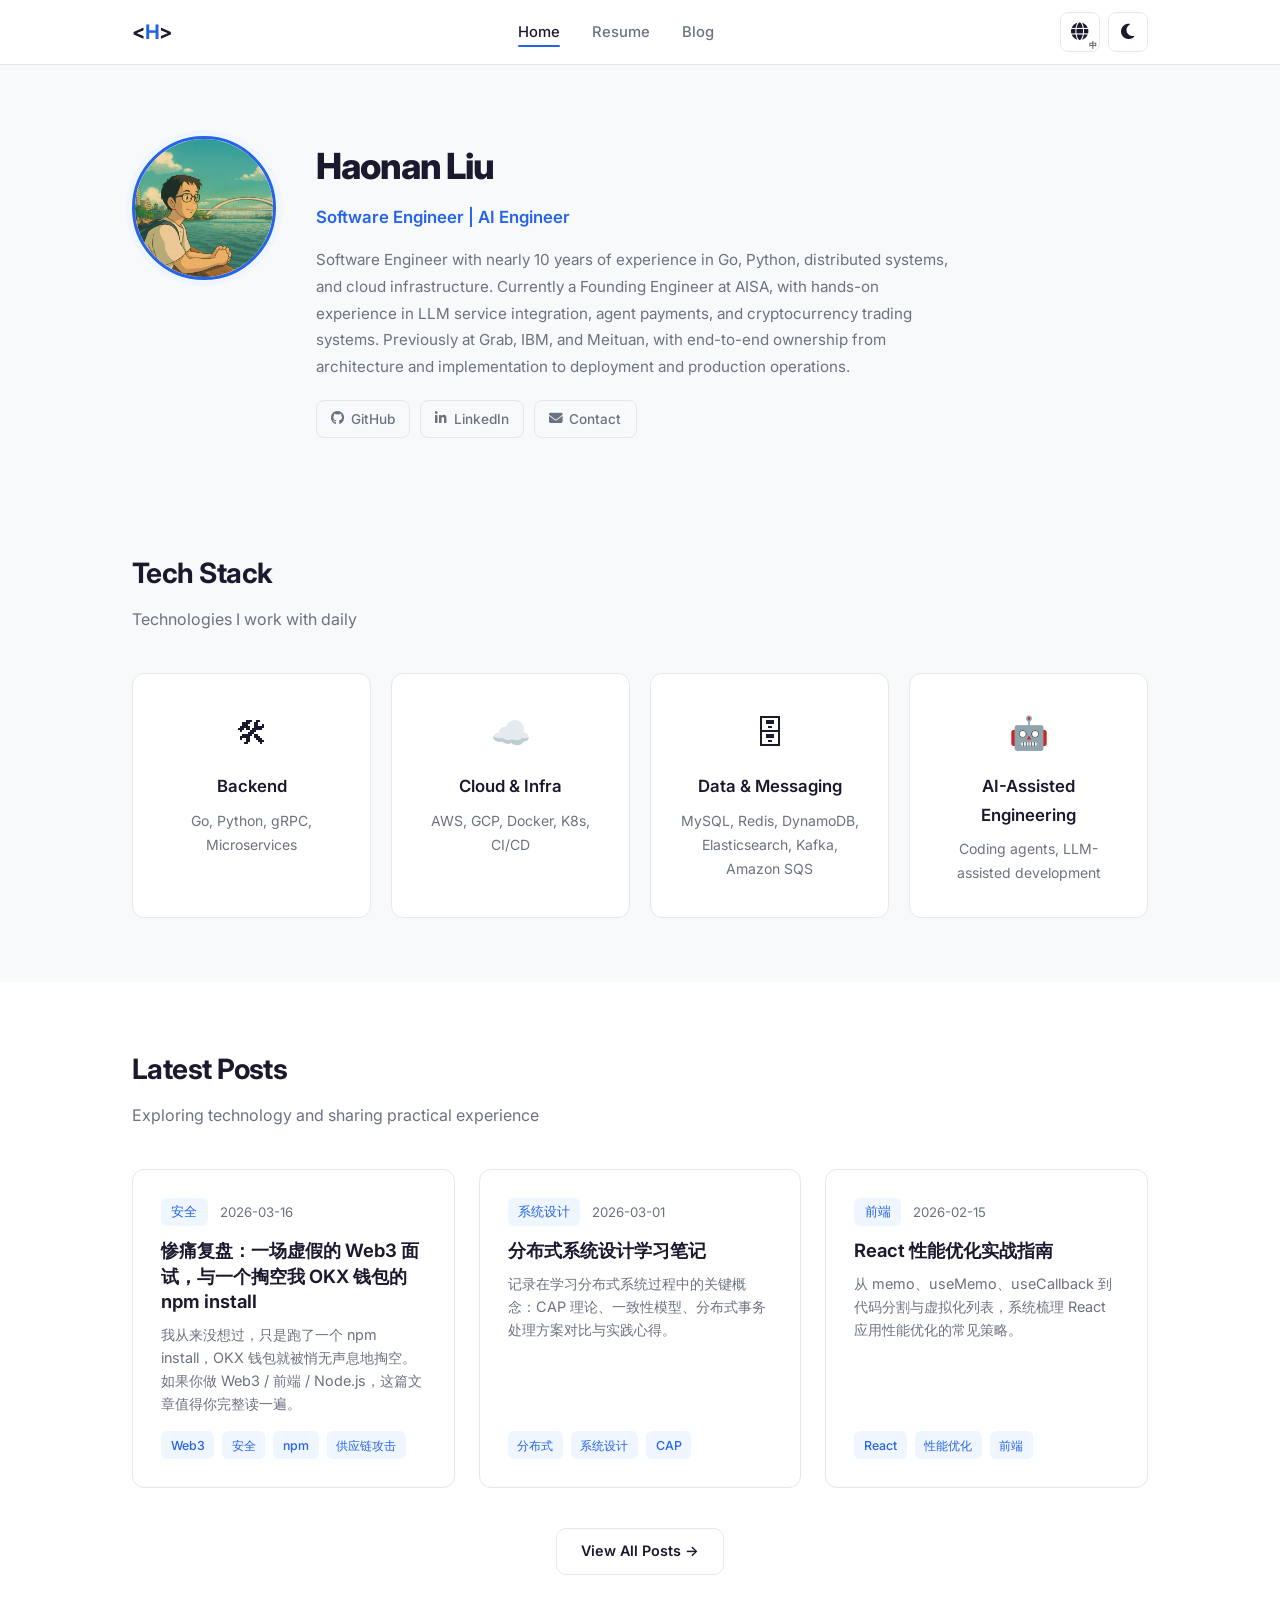
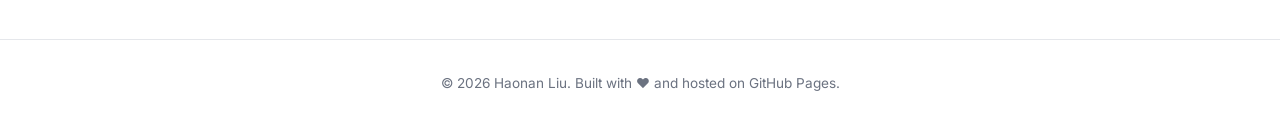
==== commit 002cb1c1: "unify header" ====
--- a/index.html
+++ b/index.html
@@ -16,26 +16,20 @@
   <nav class="navbar" id="navbar"></nav>
 
   <main>
-    <section class="hero">
+    <section class="profile-hero" aria-labelledby="profile-name">
       <div class="container">
-        <div class="hero-content fade-in">
-          <div class="hero-avatar">
-            <img class="avatar" src="assets/img/avatar.jpg" alt="Haonan Liu">
+        <div class="profile-hero-content fade-in">
+          <div class="profile-hero-avatar">
+            <img class="avatar" src="assets/img/avatar.jpg" alt="Haonan Liu" width="144" height="144">
           </div>
-          <div class="hero-info">
-            <h1 data-i18n="hero.greeting">你好，我是 Haonan 👋</h1>
-            <p class="subtitle" data-i18n="hero.subtitle">Software Engineer | AI Engineer</p>
-            <p class="bio" data-i18n="hero.bio">近 10 年软件开发经验，专注分布式系统、API 与云基础设施，经历涵盖大型平台、AI 基础设施和 Web3。擅长 Go 与 Python，目前在 AISA 担任创始工程师，曾参与 VibeTrading、Grab、IBM 和美团的系统开发。</p>
-            <div class="social-links">
-              <a href="https://github.com/liuhaonan00" target="_blank" aria-label="GitHub">
-                <i class="fab fa-github"></i>
-              </a>
-              <a href="mailto:liuhaonan00@gmail.com" aria-label="Email">
-                <i class="fas fa-envelope"></i>
-              </a>
-              <a href="https://www.linkedin.com/in/liuhaonan00/" target="_blank" aria-label="LinkedIn">
-                <i class="fab fa-linkedin-in"></i>
-              </a>
+          <div class="profile-hero-info">
+            <h1 id="profile-name" data-i18n="profile.name">Haonan Liu</h1>
+            <p class="profile-hero-role" data-i18n="profile.role">Software Engineer | AI Engineer</p>
+            <p class="profile-hero-summary" data-i18n="profile.summary">近 10 年软件开发经验，专注 Go、Python、分布式系统与云基础设施。目前在 AISA 担任创始工程师，拥有 LLM 服务集成、Agent 支付和加密货币交易系统的实践经验。曾就职于 Grab、IBM 和美团，能够负责从架构设计、实现到部署及生产运维的完整交付。</p>
+            <div class="profile-hero-links">
+              <a href="https://github.com/liuhaonan00" target="_blank" rel="noopener noreferrer"><i class="fab fa-github" aria-hidden="true"></i> GitHub</a>
+              <a href="https://www.linkedin.com/in/liuhaonan00/" target="_blank" rel="noopener noreferrer"><i class="fab fa-linkedin-in" aria-hidden="true"></i> LinkedIn</a>
+              <a href="mailto:liuhaonan00@gmail.com"><i class="fas fa-envelope" aria-hidden="true"></i> <span data-i18n="profile.contact">联系我</span></a>
             </div>
           </div>
         </div>
--- a/assets/css/style.css
+++ b/assets/css/style.css
@@ -448,41 +448,49 @@
 }
 
 /* ========== CV Page ========== */
-.cv-hero {
+.profile-hero {
   padding: 4.5rem 0 3rem;
   background: var(--color-bg-alt);
 }
 
-.cv-hero-content {
+.profile-hero-avatar {
+  flex-shrink: 0;
+}
+
+.profile-hero-info {
+  min-width: 0;
+}
+
+.profile-hero-content {
   display: flex;
   align-items: flex-start;
   gap: 2.5rem;
 }
 
-.cv-hero-avatar .avatar {
-  width: 120px;
-  height: 120px;
+.profile-hero-avatar .avatar {
+  width: 144px;
+  height: 144px;
   border-radius: 50%;
   object-fit: cover;
   border: 3px solid var(--color-accent);
   box-shadow: 0 0 0 6px var(--color-tag-bg);
 }
 
-.cv-hero-info h1 {
+.profile-hero-info h1 {
   font-size: 2.25rem;
   font-weight: 800;
   letter-spacing: -0.03em;
   margin-bottom: 0.35rem;
 }
 
-.cv-hero-role {
+.profile-hero-role {
   font-size: 1.05rem;
   color: var(--color-accent);
   font-weight: 600;
   margin-bottom: 1rem;
 }
 
-.cv-hero-summary {
+.profile-hero-summary {
   color: var(--color-text-secondary);
   font-size: 0.95rem;
   line-height: 1.75;
@@ -490,13 +498,13 @@
   margin-bottom: 1.25rem;
 }
 
-.cv-hero-links {
+.profile-hero-links {
   display: flex;
   flex-wrap: wrap;
   gap: 0.6rem;
 }
 
-.cv-hero-links a {
+.profile-hero-links a {
   display: inline-flex;
   align-items: center;
   gap: 0.4rem;
@@ -509,7 +517,7 @@
   transition: all var(--transition);
 }
 
-.cv-hero-links a:hover {
+.profile-hero-links a:hover {
   border-color: var(--color-accent);
   color: var(--color-accent);
   transform: translateY(-2px);
@@ -517,18 +525,23 @@
 }
 
 @media (max-width: 768px) {
-  .cv-hero-content {
+  .profile-hero {
+    padding: 3rem 0;
+  }
+
+  .profile-hero-content {
+    gap: 1.5rem;
     flex-direction: column;
     align-items: center;
     text-align: center;
   }
 
-  .cv-hero-summary {
+  .profile-hero-summary {
     margin-left: auto;
     margin-right: auto;
   }
 
-  .cv-hero-links {
+  .profile-hero-links {
     justify-content: center;
   }
 }
